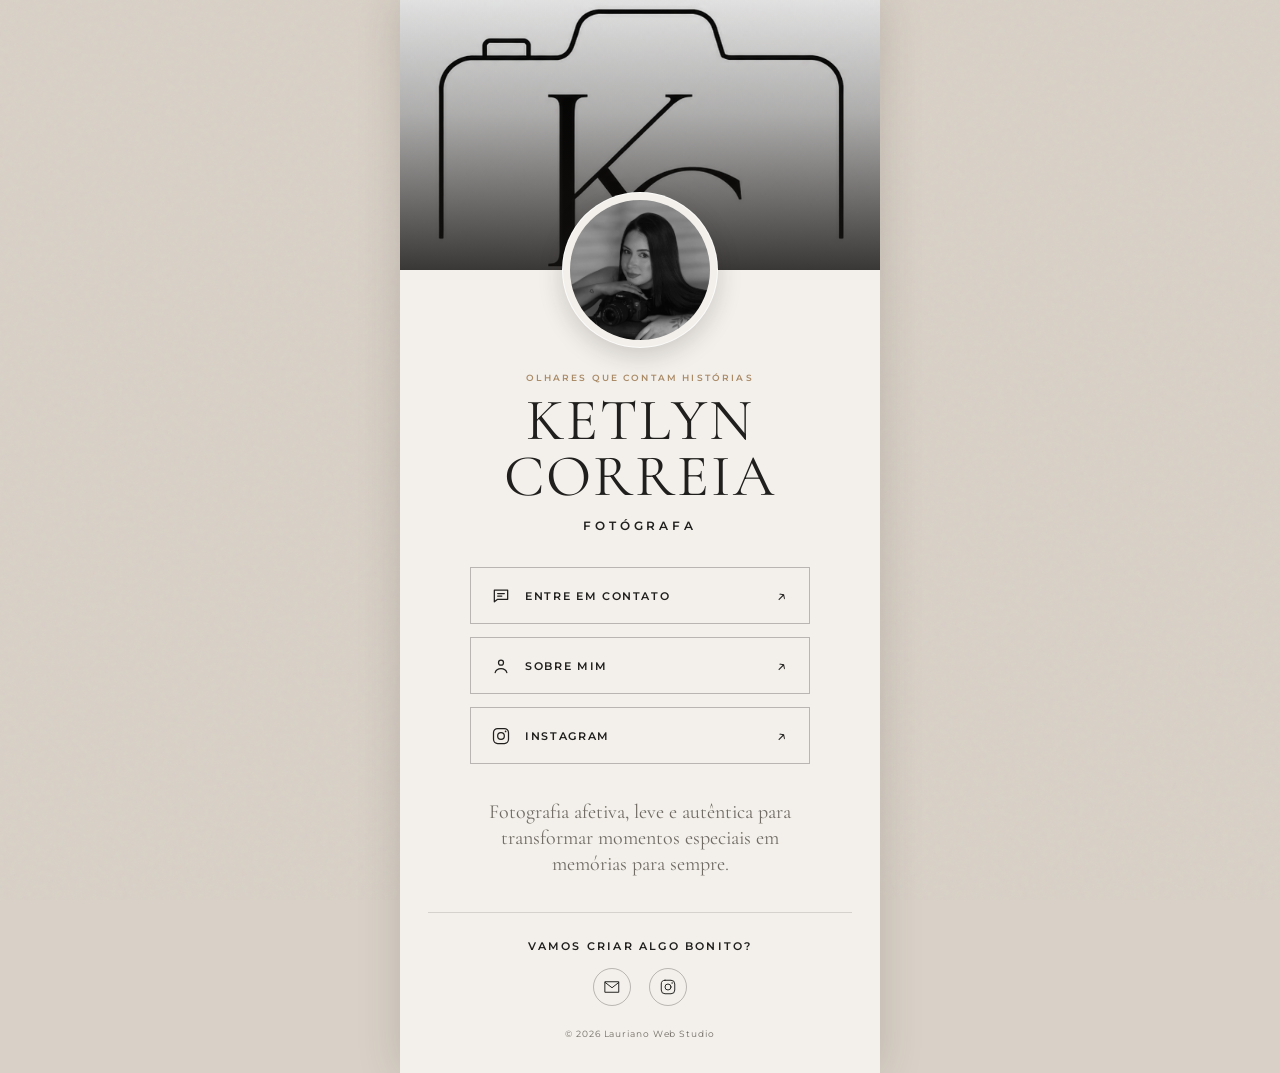
==== index.html @ b762c0dd "Add arquivos" ====
<!DOCTYPE html>
<html lang="pt-BR">
<head>
  <meta charset="UTF-8">
  <meta name="viewport" content="width=device-width, initial-scale=1.0">
  <meta name="description" content="Ketlyn Correia — fotógrafa especializada em registrar momentos únicos.">
  <title>Ketlyn Correia | Fotógrafa</title>
  <link rel="preconnect" href="https://fonts.googleapis.com">
  <link rel="preconnect" href="https://fonts.gstatic.com" crossorigin>
  <link href="https://fonts.googleapis.com/css2?family=Cormorant+Garamond:wght@400;500;600&family=Montserrat:wght@400;500;600&display=swap" rel="stylesheet">
  <link rel="stylesheet" href="style.css">
</head>
<body>
  <main class="profile-card">
    <header class="hero">
      <div class="hero-shade"></div>
    </header>

    <section class="content" aria-labelledby="profile-name">
      <div class="portrait-frame">
        <img src="IMG/Foto de Perfil.jpg" alt="Ketlyn Correia segurando uma câmera fotográfica">
      </div>

      <div class="intro">
        <p class="eyebrow">olhares que contam histórias</p>
        <h1 id="profile-name">Ketlyn Correia</h1>
        <p class="role">Fotógrafa</p>
      </div>

      <nav class="links" aria-label="Links principais">
        <a class="link-button"  href="https://wa.me/5537998576491?utm_source=chatgpt.com" target="_blank">
          <svg class="nav-icon" viewBox="0 0 24 24" aria-hidden="true"><path d="M4 5h16v11H8l-4 3V5Z"/><path d="M8 9h8M8 12h5"/></svg>
          <span class="link-label">Entre em contato</span><span class="link-arrow" aria-hidden="true">↗</span>
        </a>
        <a class="link-button" href="#sobre" target="_blank">
          <svg class="nav-icon" viewBox="0 0 24 24" aria-hidden="true"><circle cx="12" cy="8" r="3"/><path d="M5 20c.8-3.3 3.1-5 7-5s6.2 1.7 7 5"/></svg>
          <span class="link-label">Sobre mim</span><span class="link-arrow" aria-hidden="true">↗</span>
        </a>
        <a class="link-button" href="https://www.instagram.com/ketlyncorreia_fotografia?igsi=MXVtcjVsa2Z5OGZ1NA==" target="_blank" rel="noopener noreferrer">
          <svg class="nav-icon" viewBox="0 0 24 24" aria-hidden="true"><rect x="3" y="3" width="18" height="18" rx="5"/><circle cx="12" cy="12" r="4"/><circle class="dot" cx="17.5" cy="6.5" r="1"/></svg>
          <span class="link-label">Instagram</span><span class="link-arrow" aria-hidden="true">↗</span>
        </a>
      </nav>

      <section class="about" id="sobre">
        <p>Fotografia afetiva, leve e autêntica para transformar momentos especiais em memórias para sempre.</p>
      </section>

      <footer class="contact" id="contato">
        <p class="contact-title">Vamos criar algo bonito?</p>
        <div class="contact-links">
          <a href="mailto:contato@ketlyncorreia.com" aria-label="Enviar e-mail para Ketlyn Correia">
            <svg viewBox="0 0 24 24" aria-hidden="true"><path d="M3 5h18v14H3zM3 6l9 7 9-7"/></svg>
          </a>
          <a href="https://www.instagram.com/ketlyncorreia_fotografia?igsi=MXVtcjVsa2Z5OGZ1NA==" target="_blank" rel="noopener noreferrer" aria-label="Instagram de Ketlyn Correia">
            <svg viewBox="0 0 24 24" aria-hidden="true"><rect x="3" y="3" width="18" height="18" rx="5"/><circle cx="12" cy="12" r="4"/><circle class="dot" cx="17.5" cy="6.5" r="1"/></svg>
          </a>
        </div>
        <a href="https://www.instagram.com/lauriano_web?igsh=MWRsamJldGo4NGQ1bg==">
            <small class="devlink" >© 2026 Lauriano Web Studio</small>
        </a>   
      </footer>
    </section>
  </main>
</body>
</html>
---- style.css ----
@import url('https://fonts.googleapis.com/css2?family=Cormorant+Garamond:wght@400;500;600&family=Montserrat:wght@400;500;600&display=swap');

:root {
  --ink: #201f1d;
  --muted: #716c65;
  --paper: #f3f0eb;
  --line: rgba(32, 31, 29, 0.28);
  --accent: #aa8b68;
}

* { box-sizing: border-box; }

html { scroll-behavior: smooth; }

body {
  margin: 0;
  min-width: 320px;
  color: var(--ink);
  background: #d9d1c7;
  font-family: 'Montserrat', sans-serif;
}

body::before {
  position: fixed;
  inset: 0;
  z-index: -1;
  pointer-events: none;
  content: '';
  opacity: .28;
  background-image: url("data:image/svg+xml,%3Csvg viewBox='0 0 160 160' xmlns='http://www.w3.org/2000/svg'%3E%3Cfilter id='n'%3E%3CfeTurbulence type='fractalNoise' baseFrequency='.9' numOctaves='3' stitchTiles='stitch'/%3E%3C/filter%3E%3Crect width='100%25' height='100%25' filter='url(%23n)' opacity='.16'/%3E%3C/svg%3E");
}

.profile-card {
  width: min(100%, 480px);
  min-height: 100vh;
  margin: 0 auto;
  overflow: hidden;
  background: var(--paper);
  box-shadow: 0 0 40px rgba(54, 45, 37, .18);
}

.hero {
  position: relative;
  height: 220px;
  background: url('IMG/Logo.png') center 16% / cover;
}

.hero-shade {
  position: absolute;
  inset: 0;
  background: linear-gradient(180deg, rgba(20, 18, 16, .12) 0%, rgba(20, 18, 16, .34) 42%, rgba(20, 18, 16, .84) 100%);
}

.brand-logo {
  position: absolute;
  right: 22px;
  top: 20px;
  width: 72px;
  height: 54px;
  object-fit: contain;
  mix-blend-mode: screen;
  filter: invert(1);
  opacity: .88;
}

.content {
  position: relative;
  padding: 0 28px 34px;
  text-align: center;
}

.portrait-frame {
  width: 156px;
  height: 156px;
  margin: -78px auto 24px;
  padding: 7px;
  position: relative;
  z-index: 1;
  border: 1px solid rgba(255, 255, 255, .8);
  border-radius: 50%;
  background: var(--paper);
  box-shadow: 0 8px 24px rgba(31, 28, 25, .18);
}

.portrait-frame img {
  width: 100%;
  height: 100%;
  border-radius: 50%;
  object-fit: cover;
  object-position: 51% 30%;
  filter: grayscale(100%) contrast(.96);
}

.eyebrow {
  margin: 0 0 9px;
  color: var(--accent);
  font-size: 9px;
  font-weight: 600;
  letter-spacing: .24em;
  text-transform: uppercase;
}

h1 {
  margin: 0;
  font-family: 'Cormorant Garamond', serif;
  font-size: clamp(42px, 12vw, 59px);
  font-weight: 400;
  letter-spacing: .035em;
  line-height: .95;
  text-transform: uppercase;
}

.role {
  margin: 14px 0 34px;
  font-size: 12px;
  font-weight: 600;
  letter-spacing: .32em;
  text-transform: uppercase;
}


.links {
  display: grid;
  gap: 13px;
  max-width: 340px;
  margin: 0 auto;
}

.link-button {
  display: flex;
  align-items: center;
  justify-content: flex-start;
  min-height: 57px;
  padding: 0 20px;
  border: 1px solid var(--line);
  color: var(--ink);
  font-size: 11px;
  font-weight: 600;
  letter-spacing: .15em;
  text-decoration: none;
  text-transform: uppercase;
  gap: 14px;
  transition: background-color .25s ease, border-color .25s ease, color .25s ease, transform .25s ease;
}

.nav-icon { width: 20px; height: 20px; flex: 0 0 20px; stroke-width: 1.5; }
.link-label { flex: 1; text-align: left; }
.link-arrow { font-size: 18px; font-weight: 400; }
.link-button:hover, .link-button:focus, .link-button:focus-visible, .link-button:active {
  border-color: var(--accent);
  color: #fff;
  background: var(--accent);
  animation: gentle-wobble .42s ease-in-out;
}

@keyframes gentle-wobble {
  0%, 100% { transform: rotate(0deg); }
  25% { transform: rotate(-1.2deg); }
  75% { transform: rotate(1.2deg); }
}

.about {
  max-width: 310px;
  margin: 35px auto 0;
  color: var(--muted);
  font-family: 'Cormorant Garamond', serif;
  font-size: 20px;
  line-height: 1.3;
}

.contact { margin-top: 35px; padding-top: 26px; border-top: 1px solid rgba(32, 31, 29, .14); }
.contact-title { margin: 0 0 15px; font-size: 11px; font-weight: 600; letter-spacing: .2em; text-transform: uppercase; }
.contact-links { display: flex; justify-content: center; gap: 18px; }
.contact-links a { display: grid; width: 38px; height: 38px; place-items: center; border: 1px solid var(--line); border-radius: 50%; color: var(--ink); transition: background .25s ease, color .25s ease; }
.contact-links a:hover, .contact-links a:focus-visible { color: var(--paper); background: var(--ink); }
svg { width: 18px; height: 18px; fill: none; stroke: currentColor; stroke-linecap: round; stroke-linejoin: round; stroke-width: 1.3; }
svg .dot { fill: currentColor; stroke: none; }
small { display: block; margin-top: 22px; color: var(--muted); font-size: 9px; letter-spacing: .1em; text-decoration: none; }
.devlink { text-decoration: none; }
.contact > a { text-decoration: none; }

@media (min-width: 600px) {
  .profile-card { min-height: 100vh; }
  .hero { height: 270px; }
}

@media (prefers-reduced-motion: reduce) {
  *, *::before, *::after { scroll-behavior: auto !important; transition: none !important; }
}
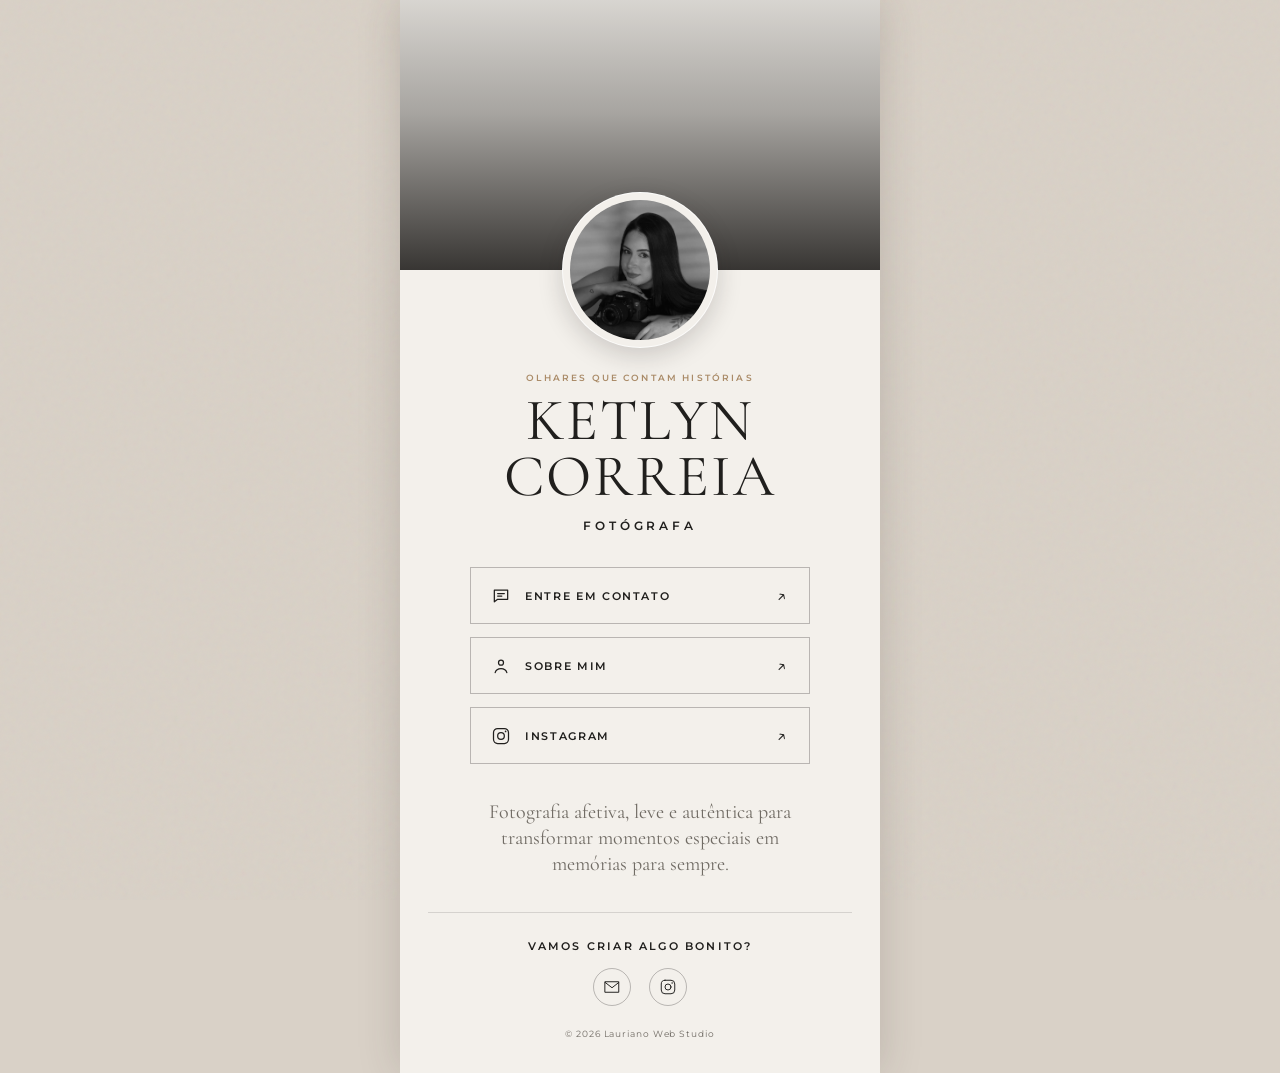
==== commit 2e2c98db: "adicionado sobre e ajustes de link" ====
--- a/index.html
+++ b/index.html
@@ -32,7 +32,7 @@
           <svg class="nav-icon" viewBox="0 0 24 24" aria-hidden="true"><path d="M4 5h16v11H8l-4 3V5Z"/><path d="M8 9h8M8 12h5"/></svg>
           <span class="link-label">Entre em contato</span><span class="link-arrow" aria-hidden="true">↗</span>
         </a>
-        <a class="link-button" href="#sobre" target="_blank">
+        <a class="link-button" href="sobreMim.html">
           <svg class="nav-icon" viewBox="0 0 24 24" aria-hidden="true"><circle cx="12" cy="8" r="3"/><path d="M5 20c.8-3.3 3.1-5 7-5s6.2 1.7 7 5"/></svg>
           <span class="link-label">Sobre mim</span><span class="link-arrow" aria-hidden="true">↗</span>
         </a>
